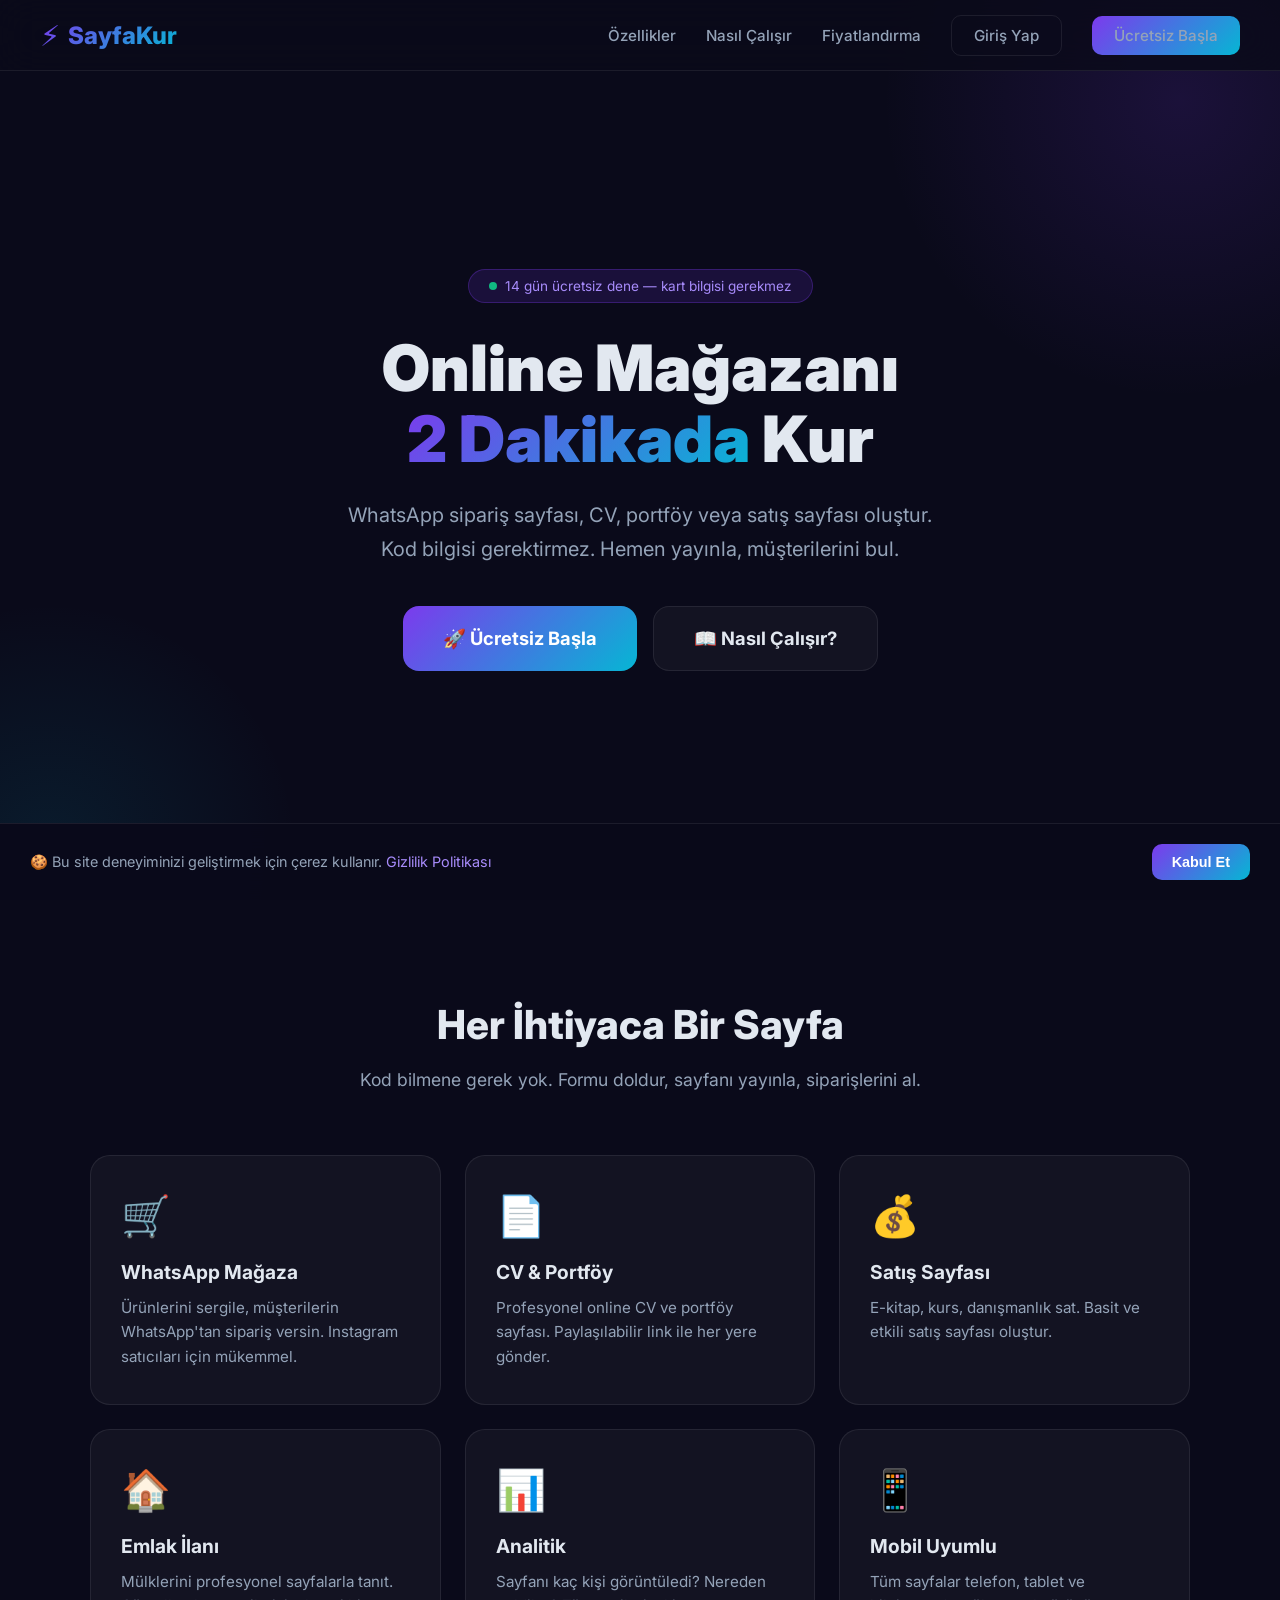
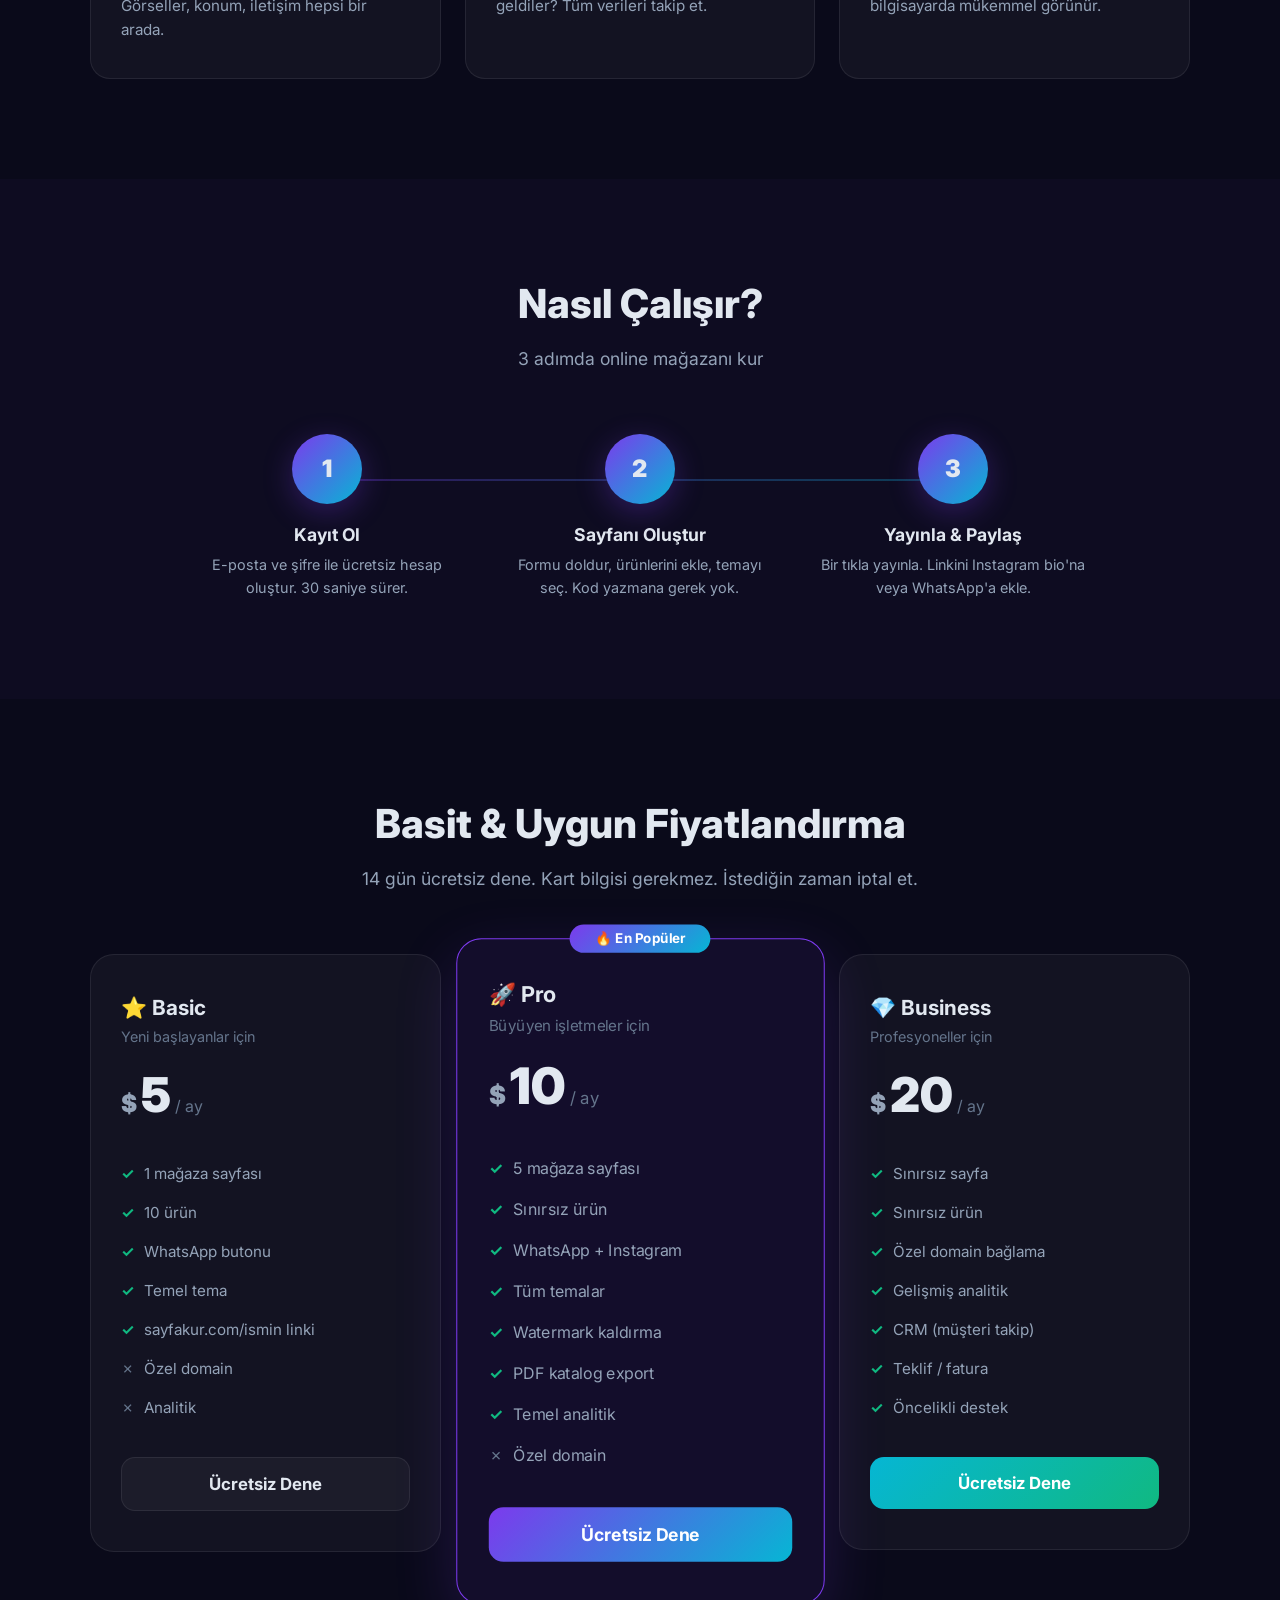
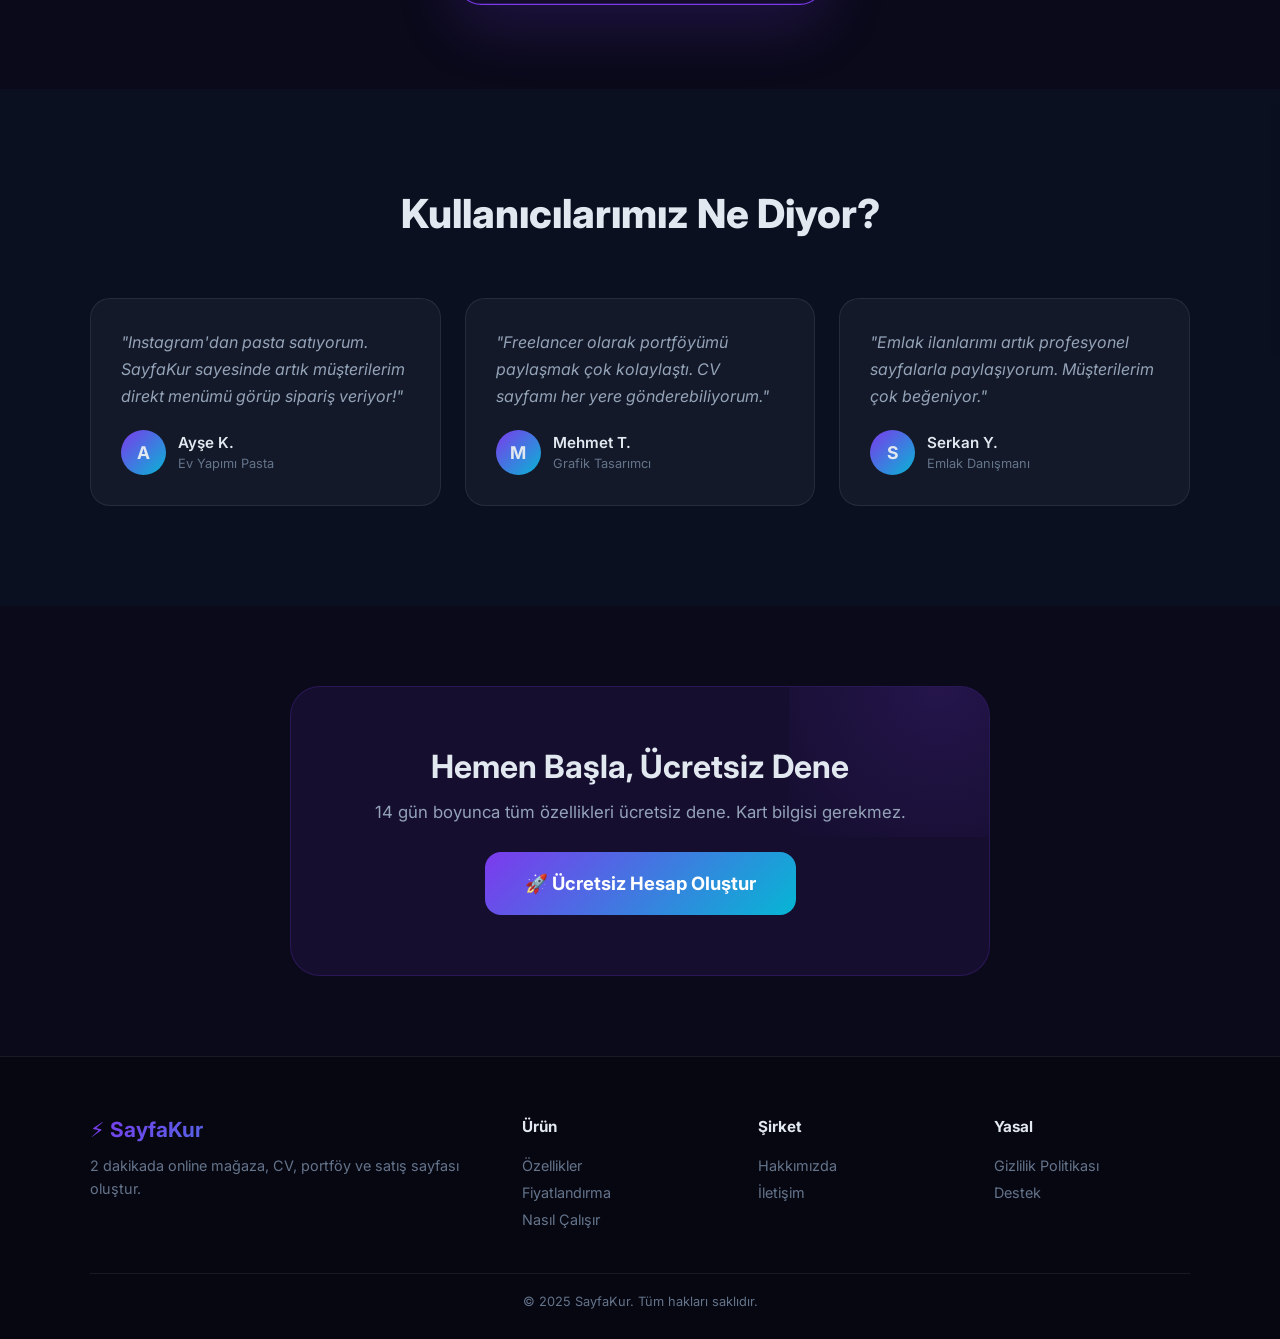
==== index.html @ 9f8fc538 "Create index.html" ====
<!DOCTYPE html>
<html lang="tr">
<head>
    <meta charset="UTF-8">
    <meta name="viewport" content="width=device-width, initial-scale=1.0">
    <title>SayfaKur — 2 Dakikada WhatsApp Mağaza Sayfası Oluştur</title>
    <meta name="description" content="SayfaKur ile 2 dakikada WhatsApp mağaza sayfası, CV, portföy ve satış sayfası oluşturun. Ücretsiz deneyin!">
    <meta name="keywords" content="whatsapp mağaza, online mağaza, sipariş sayfası, mini site oluştur, sayfakur">
    <meta name="robots" content="index, follow">
    <link rel="canonical" href="https://sayfakur.vercel.app/">
    <meta property="og:title" content="SayfaKur — 2 Dakikada Online Mağaza Sayfası">
    <meta property="og:description" content="WhatsApp mağaza sayfası, CV, satış sayfası oluştur. Ücretsiz başla!">
    <meta property="og:type" content="website">
    <meta property="og:url" content="https://sayfakur.vercel.app/">
    <link rel="preconnect" href="https://fonts.googleapis.com">
    <link href="https://fonts.googleapis.com/css2?family=Inter:wght@400;500;600;700;800;900&display=swap" rel="stylesheet">
    <link rel="stylesheet" href="/style.css">
</head>
<body>

<!-- NAVBAR -->
<nav class="navbar">
    <div class="navbar-inner">
        <a href="/" class="navbar-logo">
            <span>⚡</span> SayfaKur
        </a>

        <button class="hamburger" onclick="toggleMenu()">
            <span></span>
            <span></span>
            <span></span>
        </button>

        <div class="navbar-links" id="nav-links">
            <a href="#ozellikler">Özellikler</a>
            <a href="#nasil-calisir">Nasıl Çalışır</a>
            <a href="#fiyatlandirma">Fiyatlandırma</a>
            <a href="/giris.html" class="nav-btn nav-btn-ghost">Giriş Yap</a>
            <a href="/kayit.html" class="nav-btn nav-btn-primary">Ücretsiz Başla</a>
        </div>
    </div>
</nav>

<!-- HERO -->
<section class="hero">
    <div class="hero-content">
        <div class="hero-badge">
            <span class="dot"></span>
            14 gün ücretsiz dene — kart bilgisi gerekmez
        </div>
        <h1>
            Online Mağazanı<br>
            <span class="gradient-text">2 Dakikada</span> Kur
        </h1>
        <p>
            WhatsApp sipariş sayfası, CV, portföy veya satış sayfası oluştur.
            Kod bilgisi gerektirmez. Hemen yayınla, müşterilerini bul.
        </p>
        <div class="hero-buttons">
            <a href="/kayit.html" class="btn btn-primary btn-lg">
                🚀 Ücretsiz Başla
            </a>
            <a href="#nasil-calisir" class="btn btn-secondary btn-lg">
                📖 Nasıl Çalışır?
            </a>
        </div>
    </div>
</section>

<!-- ÖZELLİKLER -->
<section class="section" id="ozellikler">
    <div class="section-header animate-on-scroll">
        <h2>Her İhtiyaca <span class="gradient-text">Bir Sayfa</span></h2>
        <p>Kod bilmene gerek yok. Formu doldur, sayfanı yayınla, siparişlerini al.</p>
    </div>

    <div class="features-grid">
        <div class="feature-card animate-on-scroll">
            <span class="feature-icon">🛒</span>
            <h3>WhatsApp Mağaza</h3>
            <p>Ürünlerini sergile, müşterilerin WhatsApp'tan sipariş versin. Instagram satıcıları için mükemmel.</p>
        </div>

        <div class="feature-card animate-on-scroll">
            <span class="feature-icon">📄</span>
            <h3>CV & Portföy</h3>
            <p>Profesyonel online CV ve portföy sayfası. Paylaşılabilir link ile her yere gönder.</p>
        </div>

        <div class="feature-card animate-on-scroll">
            <span class="feature-icon">💰</span>
            <h3>Satış Sayfası</h3>
            <p>E-kitap, kurs, danışmanlık sat. Basit ve etkili satış sayfası oluştur.</p>
        </div>

        <div class="feature-card animate-on-scroll">
            <span class="feature-icon">🏠</span>
            <h3>Emlak İlanı</h3>
            <p>Mülklerini profesyonel sayfalarla tanıt. Görseller, konum, iletişim hepsi bir arada.</p>
        </div>

        <div class="feature-card animate-on-scroll">
            <span class="feature-icon">📊</span>
            <h3>Analitik</h3>
            <p>Sayfanı kaç kişi görüntüledi? Nereden geldiler? Tüm verileri takip et.</p>
        </div>

        <div class="feature-card animate-on-scroll">
            <span class="feature-icon">📱</span>
            <h3>Mobil Uyumlu</h3>
            <p>Tüm sayfalar telefon, tablet ve bilgisayarda mükemmel görünür.</p>
        </div>
    </div>
</section>

<!-- NASIL ÇALIŞIR -->
<section class="section" id="nasil-calisir" style="background:rgba(124,58,237,0.03);">
    <div class="section-header animate-on-scroll">
        <h2>Nasıl <span class="gradient-text">Çalışır?</span></h2>
        <p>3 adımda online mağazanı kur</p>
    </div>

    <div class="steps-grid">
        <div class="step-item animate-on-scroll">
            <div class="step-number">1</div>
            <h3>Kayıt Ol</h3>
            <p>E-posta ve şifre ile ücretsiz hesap oluştur. 30 saniye sürer.</p>
        </div>

        <div class="step-item animate-on-scroll">
            <div class="step-number">2</div>
            <h3>Sayfanı Oluştur</h3>
            <p>Formu doldur, ürünlerini ekle, temayı seç. Kod yazmana gerek yok.</p>
        </div>

        <div class="step-item animate-on-scroll">
            <div class="step-number">3</div>
            <h3>Yayınla & Paylaş</h3>
            <p>Bir tıkla yayınla. Linkini Instagram bio'na veya WhatsApp'a ekle.</p>
        </div>
    </div>
</section>

<!-- FİYATLANDIRMA -->
<section class="section" id="fiyatlandirma">
    <div class="section-header animate-on-scroll">
        <h2>Basit & Uygun <span class="gradient-text">Fiyatlandırma</span></h2>
        <p>14 gün ücretsiz dene. Kart bilgisi gerekmez. İstediğin zaman iptal et.</p>
    </div>

    <div class="pricing-grid">

        <!-- BASIC -->
        <div class="pricing-card animate-on-scroll">
            <h3>⭐ Basic</h3>
            <p style="color:var(--text-dim);font-size:0.9rem;">Yeni başlayanlar için</p>
            <div class="price">
                <span class="currency">$</span>5
                <span class="period">/ ay</span>
            </div>
            <ul class="pricing-features">
                <li><span class="check">✓</span> 1 mağaza sayfası</li>
                <li><span class="check">✓</span> 10 ürün</li>
                <li><span class="check">✓</span> WhatsApp butonu</li>
                <li><span class="check">✓</span> Temel tema</li>
                <li><span class="check">✓</span> sayfakur.com/ismin linki</li>
                <li><span class="cross">✗</span> Özel domain</li>
                <li><span class="cross">✗</span> Analitik</li>
            </ul>
            <a href="/kayit.html" class="btn btn-secondary btn-full">Ücretsiz Dene</a>
        </div>

        <!-- PRO -->
        <div class="pricing-card popular animate-on-scroll">
            <div class="popular-badge">🔥 En Popüler</div>
            <h3>🚀 Pro</h3>
            <p style="color:var(--text-dim);font-size:0.9rem;">Büyüyen işletmeler için</p>
            <div class="price">
                <span class="currency">$</span>10
                <span class="period">/ ay</span>
            </div>
            <ul class="pricing-features">
                <li><span class="check">✓</span> 5 mağaza sayfası</li>
                <li><span class="check">✓</span> Sınırsız ürün</li>
                <li><span class="check">✓</span> WhatsApp + Instagram</li>
                <li><span class="check">✓</span> Tüm temalar</li>
                <li><span class="check">✓</span> Watermark kaldırma</li>
                <li><span class="check">✓</span> PDF katalog export</li>
                <li><span class="check">✓</span> Temel analitik</li>
                <li><span class="cross">✗</span> Özel domain</li>
            </ul>
            <a href="/kayit.html" class="btn btn-primary btn-full">Ücretsiz Dene</a>
        </div>

        <!-- BUSINESS -->
        <div class="pricing-card animate-on-scroll">
            <h3>💎 Business</h3>
            <p style="color:var(--text-dim);font-size:0.9rem;">Profesyoneller için</p>
            <div class="price">
                <span class="currency">$</span>20
                <span class="period">/ ay</span>
            </div>
            <ul class="pricing-features">
                <li><span class="check">✓</span> Sınırsız sayfa</li>
                <li><span class="check">✓</span> Sınırsız ürün</li>
                <li><span class="check">✓</span> Özel domain bağlama</li>
                <li><span class="check">✓</span> Gelişmiş analitik</li>
                <li><span class="check">✓</span> CRM (müşteri takip)</li>
                <li><span class="check">✓</span> Teklif / fatura</li>
                <li><span class="check">✓</span> Öncelikli destek</li>
            </ul>
            <a href="/kayit.html" class="btn btn-accent btn-full">Ücretsiz Dene</a>
        </div>
    </div>
</section>

<!-- YORUMLAR -->
<section class="section" style="background:rgba(6,182,212,0.03);">
    <div class="section-header animate-on-scroll">
        <h2>Kullanıcılarımız <span class="gradient-text">Ne Diyor?</span></h2>
    </div>

    <div class="testimonials-grid">
        <div class="testimonial-card animate-on-scroll">
            <p>"Instagram'dan pasta satıyorum. SayfaKur sayesinde artık müşterilerim direkt menümü görüp sipariş veriyor!"</p>
            <div class="testimonial-author">
                <div class="testimonial-avatar">A</div>
                <div class="testimonial-info">
                    <h4>Ayşe K.</h4>
                    <span>Ev Yapımı Pasta</span>
                </div>
            </div>
        </div>

        <div class="testimonial-card animate-on-scroll">
            <p>"Freelancer olarak portföyümü paylaşmak çok kolaylaştı. CV sayfamı her yere gönderebiliyorum."</p>
            <div class="testimonial-author">
                <div class="testimonial-avatar">M</div>
                <div class="testimonial-info">
                    <h4>Mehmet T.</h4>
                    <span>Grafik Tasarımcı</span>
                </div>
            </div>
        </div>

        <div class="testimonial-card animate-on-scroll">
            <p>"Emlak ilanlarımı artık profesyonel sayfalarla paylaşıyorum. Müşterilerim çok beğeniyor."</p>
            <div class="testimonial-author">
                <div class="testimonial-avatar">S</div>
                <div class="testimonial-info">
                    <h4>Serkan Y.</h4>
                    <span>Emlak Danışmanı</span>
                </div>
            </div>
        </div>
    </div>
</section>

<!-- CTA -->
<section class="cta-section">
    <div class="cta-box animate-on-scroll">
        <h2>Hemen Başla, <span class="gradient-text">Ücretsiz Dene</span></h2>
        <p>14 gün boyunca tüm özellikleri ücretsiz dene. Kart bilgisi gerekmez.</p>
        <a href="/kayit.html" class="btn btn-primary btn-lg">
            🚀 Ücretsiz Hesap Oluştur
        </a>
    </div>
</section>

<!-- FOOTER -->
<footer class="footer">
    <div class="footer-inner">
        <div class="footer-brand">
            <h3>⚡ SayfaKur</h3>
            <p>2 dakikada online mağaza, CV, portföy ve satış sayfası oluştur.</p>
        </div>
        <div class="footer-col">
            <h4>Ürün</h4>
            <a href="#ozellikler">Özellikler</a>
            <a href="#fiyatlandirma">Fiyatlandırma</a>
            <a href="#nasil-calisir">Nasıl Çalışır</a>
        </div>
        <div class="footer-col">
            <h4>Şirket</h4>
            <a href="/hakkimizda.html">Hakkımızda</a>
            <a href="/iletisim.html">İletişim</a>
        </div>
        <div class="footer-col">
            <h4>Yasal</h4>
            <a href="/gizlilik.html">Gizlilik Politikası</a>
            <a href="/iletisim.html">Destek</a>
        </div>
    </div>
    <div class="footer-bottom">
        <p>© 2025 SayfaKur. Tüm hakları saklıdır.</p>
    </div>
</footer>

<!-- Cookie Banner -->
<div class="cookie-banner" id="cookie-banner">
    <p>🍪 Bu site deneyiminizi geliştirmek için çerez kullanır. <a href="/gizlilik.html">Gizlilik Politikası</a></p>
    <button class="btn btn-sm btn-primary" onclick="acceptCookies()">Kabul Et</button>
</div>

<script>
    // Cookie banner
    if (localStorage.getItem('cookieAccepted')) {
        document.getElementById('cookie-banner').style.display = 'none';
    }
    function acceptCookies() {
        localStorage.setItem('cookieAccepted', 'true');
        document.getElementById('cookie-banner').style.display = 'none';
    }

    // Hamburger menü
    function toggleMenu() {
        document.getElementById('nav-links').classList.toggle('open');
    }

    // Scroll animasyon
    const observer = new IntersectionObserver((entries) => {
        entries.forEach((entry, index) => {
            if (entry.isIntersecting) {
                setTimeout(() => {
                    entry.target.classList.add('visible');
                }, index * 100);
                observer.unobserve(entry.target);
            }
        });
    }, { threshold: 0.1 });

    document.querySelectorAll('.animate-on-scroll').forEach(el => {
        observer.observe(el);
    });
</script>

</body>
</html>
---- style.css ----
/* ========================================
   SAYFAKUR — Ana Stil Dosyası
   Modern, Animasyonlu, Mobile-First
   ======================================== */

/* RESET */
* {
    margin: 0;
    padding: 0;
    box-sizing: border-box;
}

:root {
    --primary: #7c3aed;
    --primary-light: #a78bfa;
    --primary-dark: #5b21b6;
    --accent: #06b6d4;
    --accent-light: #22d3ee;
    --bg-dark: #0a0a1a;
    --bg-card: rgba(255, 255, 255, 0.04);
    --bg-card-hover: rgba(255, 255, 255, 0.08);
    --text: #e2e8f0;
    --text-muted: #94a3b8;
    --text-dim: #64748b;
    --border: rgba(255, 255, 255, 0.08);
    --success: #10b981;
    --warning: #f59e0b;
    --danger: #ef4444;
    --gradient-1: linear-gradient(135deg, #7c3aed, #06b6d4);
    --gradient-2: linear-gradient(135deg, #06b6d4, #10b981);
    --gradient-3: linear-gradient(135deg, #f59e0b, #ef4444);
}

html {
    scroll-behavior: smooth;
}

body {
    font-family: 'Inter', 'Segoe UI', system-ui, -apple-system, sans-serif;
    background: var(--bg-dark);
    color: var(--text);
    min-height: 100vh;
    overflow-x: hidden;
}

/* ===== ANIMASYONLAR ===== */
@keyframes fadeInUp {
    from {
        opacity: 0;
        transform: translateY(40px);
    }
    to {
        opacity: 1;
        transform: translateY(0);
    }
}

@keyframes fadeInDown {
    from {
        opacity: 0;
        transform: translateY(-20px);
    }
    to {
        opacity: 1;
        transform: translateY(0);
    }
}

@keyframes fadeIn {
    from { opacity: 0; }
    to { opacity: 1; }
}

@keyframes slideInLeft {
    from {
        opacity: 0;
        transform: translateX(-60px);
    }
    to {
        opacity: 1;
        transform: translateX(0);
    }
}

@keyframes slideInRight {
    from {
        opacity: 0;
        transform: translateX(60px);
    }
    to {
        opacity: 1;
        transform: translateX(0);
    }
}

@keyframes scaleIn {
    from {
        opacity: 0;
        transform: scale(0.8);
    }
    to {
        opacity: 1;
        transform: scale(1);
    }
}

@keyframes float {
    0%, 100% { transform: translateY(0); }
    50% { transform: translateY(-15px); }
}

@keyframes pulse {
    0%, 100% { opacity: 1; }
    50% { opacity: 0.5; }
}

@keyframes shimmer {
    0% { background-position: -200% 0; }
    100% { background-position: 200% 0; }
}

@keyframes gradientMove {
    0% { background-position: 0% 50%; }
    50% { background-position: 100% 50%; }
    100% { background-position: 0% 50%; }
}

@keyframes borderGlow {
    0%, 100% { border-color: rgba(124, 58, 237, 0.3); }
    50% { border-color: rgba(6, 182, 212, 0.5); }
}

@keyframes spin {
    from { transform: rotate(0deg); }
    to { transform: rotate(360deg); }
}

/* Scroll animasyonu */
.animate-on-scroll {
    opacity: 0;
    transform: translateY(40px);
    transition: all 0.8s cubic-bezier(0.16, 1, 0.3, 1);
}

.animate-on-scroll.visible {
    opacity: 1;
    transform: translateY(0);
}

/* ===== NAVBAR ===== */
.navbar {
    position: fixed;
    top: 0;
    left: 0;
    right: 0;
    z-index: 1000;
    background: rgba(10, 10, 26, 0.8);
    backdrop-filter: blur(20px);
    border-bottom: 1px solid var(--border);
    padding: 0 30px;
    animation: fadeInDown 0.6s ease;
}

.navbar-inner {
    max-width: 1200px;
    margin: 0 auto;
    display: flex;
    justify-content: space-between;
    align-items: center;
    height: 70px;
}

.navbar-logo {
    font-size: 1.5rem;
    font-weight: 800;
    background: var(--gradient-1);
    -webkit-background-clip: text;
    -webkit-text-fill-color: transparent;
    background-clip: text;
    text-decoration: none;
    display: flex;
    align-items: center;
    gap: 8px;
}

.navbar-logo span {
    font-size: 1.8rem;
}

.navbar-links {
    display: flex;
    gap: 30px;
    align-items: center;
}

.navbar-links a {
    color: var(--text-muted);
    text-decoration: none;
    font-weight: 500;
    font-size: 0.95rem;
    transition: color 0.3s;
    position: relative;
}

.navbar-links a::after {
    content: '';
    position: absolute;
    bottom: -4px;
    left: 0;
    width: 0;
    height: 2px;
    background: var(--gradient-1);
    transition: width 0.3s;
}

.navbar-links a:hover {
    color: var(--text);
}

.navbar-links a:hover::after {
    width: 100%;
}

/* NAV CTA BUTONLARI */
.nav-btn {
    padding: 10px 22px;
    border-radius: 10px;
    font-weight: 600;
    font-size: 0.9rem;
    text-decoration: none;
    transition: all 0.3s;
    cursor: pointer;
    border: none;
}

.nav-btn-ghost {
    color: var(--text);
    background: transparent;
    border: 1px solid var(--border);
}

.nav-btn-ghost:hover {
    border-color: var(--primary-light);
    background: rgba(124, 58, 237, 0.1);
}

.nav-btn-primary {
    color: white;
    background: var(--gradient-1);
    border: none;
}

.nav-btn-primary:hover {
    transform: translateY(-2px);
    box-shadow: 0 8px 25px rgba(124, 58, 237, 0.4);
}

/* HAMBURGER MENÜ */
.hamburger {
    display: none;
    flex-direction: column;
    gap: 5px;
    cursor: pointer;
    background: none;
    border: none;
    padding: 5px;
}

.hamburger span {
    width: 25px;
    height: 2px;
    background: var(--text);
    transition: all 0.3s;
}

/* ===== HERO SECTION ===== */
.hero {
    min-height: 100vh;
    display: flex;
    align-items: center;
    justify-content: center;
    padding: 120px 30px 80px;
    position: relative;
    overflow: hidden;
}

/* Hero arka plan efekti */
.hero::before {
    content: '';
    position: absolute;
    width: 600px;
    height: 600px;
    background: radial-gradient(circle, rgba(124, 58, 237, 0.15), transparent 70%);
    top: -200px;
    right: -200px;
    animation: float 8s ease-in-out infinite;
}

.hero::after {
    content: '';
    position: absolute;
    width: 500px;
    height: 500px;
    background: radial-gradient(circle, rgba(6, 182, 212, 0.1), transparent 70%);
    bottom: -200px;
    left: -200px;
    animation: float 10s ease-in-out infinite reverse;
}

.hero-content {
    max-width: 800px;
    text-align: center;
    position: relative;
    z-index: 1;
}

.hero-badge {
    display: inline-flex;
    align-items: center;
    gap: 8px;
    background: rgba(124, 58, 237, 0.15);
    border: 1px solid rgba(124, 58, 237, 0.3);
    padding: 8px 20px;
    border-radius: 50px;
    font-size: 0.85rem;
    color: var(--primary-light);
    margin-bottom: 30px;
    animation: fadeInUp 0.6s ease 0.2s both;
}

.hero-badge .dot {
    width: 8px;
    height: 8px;
    background: var(--success);
    border-radius: 50%;
    animation: pulse 2s infinite;
}

.hero h1 {
    font-size: 4rem;
    font-weight: 900;
    line-height: 1.1;
    margin-bottom: 24px;
    animation: fadeInUp 0.8s ease 0.3s both;
}

.hero h1 .gradient-text {
    background: var(--gradient-1);
    -webkit-background-clip: text;
    -webkit-text-fill-color: transparent;
    background-clip: text;
}

.hero p {
    font-size: 1.25rem;
    color: var(--text-muted);
    line-height: 1.7;
    max-width: 600px;
    margin: 0 auto 40px;
    animation: fadeInUp 0.8s ease 0.5s both;
}

.hero-buttons {
    display: flex;
    gap: 16px;
    justify-content: center;
    flex-wrap: wrap;
    animation: fadeInUp 0.8s ease 0.7s both;
}

/* BUTONLAR */
.btn {
    display: inline-flex;
    align-items: center;
    gap: 8px;
    padding: 16px 32px;
    border-radius: 14px;
    font-weight: 700;
    font-size: 1.05rem;
    text-decoration: none;
    transition: all 0.3s cubic-bezier(0.16, 1, 0.3, 1);
    cursor: pointer;
    border: none;
    position: relative;
    overflow: hidden;
}

.btn-primary {
    background: var(--gradient-1);
    color: white;
}

.btn-primary:hover {
    transform: translateY(-3px);
    box-shadow: 0 12px 35px rgba(124, 58, 237, 0.4);
}

.btn-secondary {
    background: var(--bg-card);
    color: var(--text);
    border: 1px solid var(--border);
}

.btn-secondary:hover {
    background: var(--bg-card-hover);
    border-color: var(--primary-light);
    transform: translateY(-3px);
}

.btn-accent {
    background: var(--gradient-2);
    color: white;
}

.btn-accent:hover {
    transform: translateY(-3px);
    box-shadow: 0 12px 35px rgba(6, 182, 212, 0.4);
}

.btn-danger {
    background: var(--danger);
    color: white;
}

.btn-sm {
    padding: 10px 20px;
    font-size: 0.9rem;
    border-radius: 10px;
}

.btn-lg {
    padding: 20px 40px;
    font-size: 1.15rem;
    border-radius: 16px;
}

.btn-full {
    width: 100%;
    justify-content: center;
}

/* ===== FEATURES SECTION ===== */
.section {
    padding: 100px 30px;
    position: relative;
}

.section-header {
    text-align: center;
    max-width: 700px;
    margin: 0 auto 60px;
}

.section-header h2 {
    font-size: 2.5rem;
    font-weight: 800;
    margin-bottom: 16px;
}

.section-header p {
    color: var(--text-muted);
    font-size: 1.1rem;
    line-height: 1.7;
}

.features-grid {
    max-width: 1100px;
    margin: 0 auto;
    display: grid;
    grid-template-columns: repeat(3, 1fr);
    gap: 24px;
}

.feature-card {
    background: var(--bg-card);
    border: 1px solid var(--border);
    border-radius: 20px;
    padding: 35px 30px;
    transition: all 0.4s cubic-bezier(0.16, 1, 0.3, 1);
    position: relative;
    overflow: hidden;
}

.feature-card::before {
    content: '';
    position: absolute;
    top: 0;
    left: 0;
    right: 0;
    height: 3px;
    background: var(--gradient-1);
    opacity: 0;
    transition: opacity 0.3s;
}

.feature-card:hover {
    transform: translateY(-8px);
    border-color: rgba(124, 58, 237, 0.3);
    background: var(--bg-card-hover);
    box-shadow: 0 20px 60px rgba(0, 0, 0, 0.3);
}

.feature-card:hover::before {
    opacity: 1;
}

.feature-icon {
    font-size: 2.5rem;
    margin-bottom: 20px;
    display: block;
}

.feature-card h3 {
    font-size: 1.2rem;
    margin-bottom: 12px;
    font-weight: 700;
}

.feature-card p {
    color: var(--text-muted);
    font-size: 0.95rem;
    line-height: 1.6;
}

/* ===== HOW IT WORKS ===== */
.steps-grid {
    max-width: 900px;
    margin: 0 auto;
    display: grid;
    grid-template-columns: repeat(3, 1fr);
    gap: 40px;
    position: relative;
}

.steps-grid::before {
    content: '';
    position: absolute;
    top: 45px;
    left: 15%;
    right: 15%;
    height: 2px;
    background: var(--gradient-1);
    opacity: 0.3;
}

.step-item {
    text-align: center;
    position: relative;
}

.step-number {
    width: 70px;
    height: 70px;
    border-radius: 50%;
    background: var(--gradient-1);
    display: flex;
    align-items: center;
    justify-content: center;
    font-size: 1.5rem;
    font-weight: 900;
    margin: 0 auto 20px;
    position: relative;
    z-index: 1;
    box-shadow: 0 8px 30px rgba(124, 58, 237, 0.3);
}

.step-item h3 {
    font-size: 1.1rem;
    margin-bottom: 8px;
}

.step-item p {
    color: var(--text-muted);
    font-size: 0.9rem;
    line-height: 1.6;
}

/* ===== PRICING ===== */
.pricing-grid {
    max-width: 1100px;
    margin: 0 auto;
    display: grid;
    grid-template-columns: repeat(3, 1fr);
    gap: 24px;
    align-items: start;
}

.pricing-card {
    background: var(--bg-card);
    border: 1px solid var(--border);
    border-radius: 24px;
    padding: 40px 30px;
    position: relative;
    transition: all 0.4s;
}

.pricing-card:hover {
    transform: translateY(-5px);
}

.pricing-card.popular {
    border-color: var(--primary);
    background: rgba(124, 58, 237, 0.08);
    transform: scale(1.05);
    box-shadow: 0 20px 60px rgba(124, 58, 237, 0.2);
}

.pricing-card.popular:hover {
    transform: scale(1.05) translateY(-5px);
}

.popular-badge {
    position: absolute;
    top: -14px;
    left: 50%;
    transform: translateX(-50%);
    background: var(--gradient-1);
    color: white;
    padding: 6px 24px;
    border-radius: 50px;
    font-size: 0.8rem;
    font-weight: 700;
    white-space: nowrap;
}

.pricing-card h3 {
    font-size: 1.3rem;
    margin-bottom: 8px;
}

.pricing-card .price {
    font-size: 3rem;
    font-weight: 900;
    margin: 20px 0;
    display: flex;
    align-items: baseline;
    gap: 4px;
}

.pricing-card .price .currency {
    font-size: 1.5rem;
    color: var(--text-muted);
}

.pricing-card .price .period {
    font-size: 1rem;
    color: var(--text-dim);
    font-weight: 400;
}

.pricing-features {
    list-style: none;
    margin: 30px 0;
}

.pricing-features li {
    padding: 10px 0;
    font-size: 0.95rem;
    color: var(--text-muted);
    display: flex;
    align-items: center;
    gap: 10px;
}

.pricing-features li .check {
    color: var(--success);
    font-weight: bold;
}

.pricing-features li .cross {
    color: var(--text-dim);
}

/* ===== TESTIMONIALS ===== */
.testimonials-grid {
    max-width: 1100px;
    margin: 0 auto;
    display: grid;
    grid-template-columns: repeat(3, 1fr);
    gap: 24px;
}

.testimonial-card {
    background: var(--bg-card);
    border: 1px solid var(--border);
    border-radius: 20px;
    padding: 30px;
}

.testimonial-card p {
    color: var(--text-muted);
    line-height: 1.7;
    margin-bottom: 20px;
    font-style: italic;
}

.testimonial-author {
    display: flex;
    align-items: center;
    gap: 12px;
}

.testimonial-avatar {
    width: 45px;
    height: 45px;
    border-radius: 50%;
    background: var(--gradient-1);
    display: flex;
    align-items: center;
    justify-content: center;
    font-weight: 700;
    font-size: 1.1rem;
}

.testimonial-info h4 {
    font-size: 0.95rem;
    font-weight: 600;
}

.testimonial-info span {
    font-size: 0.8rem;
    color: var(--text-dim);
}

/* ===== CTA SECTION ===== */
.cta-section {
    text-align: center;
    padding: 80px 30px;
}

.cta-box {
    max-width: 700px;
    margin: 0 auto;
    background: rgba(124, 58, 237, 0.1);
    border: 1px solid rgba(124, 58, 237, 0.2);
    border-radius: 30px;
    padding: 60px 40px;
    position: relative;
    overflow: hidden;
}

.cta-box::before {
    content: '';
    position: absolute;
    width: 300px;
    height: 300px;
    background: radial-gradient(circle, rgba(124, 58, 237, 0.15), transparent);
    top: -150px;
    right: -100px;
}

.cta-box h2 {
    font-size: 2rem;
    margin-bottom: 16px;
    position: relative;
}

.cta-box p {
    color: var(--text-muted);
    margin-bottom: 30px;
    font-size: 1.05rem;
    position: relative;
}

/* ===== FOOTER ===== */
.footer {
    background: rgba(0, 0, 0, 0.3);
    border-top: 1px solid var(--border);
    padding: 60px 30px 30px;
}

.footer-inner {
    max-width: 1100px;
    margin: 0 auto;
    display: grid;
    grid-template-columns: 2fr 1fr 1fr 1fr;
    gap: 40px;
}

.footer-brand h3 {
    font-size: 1.3rem;
    background: var(--gradient-1);
    -webkit-background-clip: text;
    -webkit-text-fill-color: transparent;
    background-clip: text;
    margin-bottom: 12px;
}

.footer-brand p {
    color: var(--text-dim);
    font-size: 0.9rem;
    line-height: 1.6;
}

.footer-col h4 {
    color: var(--text);
    font-size: 0.95rem;
    margin-bottom: 16px;
    font-weight: 700;
}

.footer-col a {
    display: block;
    color: var(--text-dim);
    text-decoration: none;
    font-size: 0.9rem;
    padding: 5px 0;
    transition: color 0.3s;
}

.footer-col a:hover {
    color: var(--accent);
}

.footer-bottom {
    max-width: 1100px;
    margin: 40px auto 0;
    padding-top: 20px;
    border-top: 1px solid var(--border);
    text-align: center;
    color: var(--text-dim);
    font-size: 0.8rem;
}

/* ===== COOKIE BANNER ===== */
.cookie-banner {
    position: fixed;
    bottom: 0;
    left: 0;
    right: 0;
    background: rgba(10, 10, 26, 0.97);
    backdrop-filter: blur(20px);
    border-top: 1px solid var(--border);
    padding: 20px 30px;
    display: flex;
    justify-content: space-between;
    align-items: center;
    gap: 20px;
    flex-wrap: wrap;
    z-index: 9999;
    animation: fadeInUp 0.5s ease;
}

.cookie-banner p {
    color: var(--text-muted);
    font-size: 0.9rem;
}

.cookie-banner a {
    color: var(--primary-light);
    text-decoration: none;
}

/* ===== LOADING SPINNER ===== */
.spinner {
    width: 24px;
    height: 24px;
    border: 3px solid rgba(255, 255, 255, 0.2);
    border-top-color: white;
    border-radius: 50%;
    animation: spin 0.8s linear infinite;
    margin: 0 auto;
}

/* ===== TOAST NOTIFICATION ===== */
.toast {
    position: fixed;
    top: 90px;
    right: 20px;
    background: var(--bg-card);
    border: 1px solid var(--border);
    backdrop-filter: blur(20px);
    padding: 16px 24px;
    border-radius: 14px;
    font-size: 0.95rem;
    z-index: 10000;
    animation: slideInRight 0.4s ease;
    max-width: 400px;
}

.toast.success {
    border-color: var(--success);
}

.toast.error {
    border-color: var(--danger);
}

/* ===== RESPONSIVE ===== */
@media (max-width: 900px) {
    .features-grid,
    .pricing-grid,
    .testimonials-grid,
    .steps-grid {
        grid-template-columns: 1fr;
        max-width: 500px;
    }

    .pricing-card.popular {
        transform: scale(1);
    }

    .pricing-card.popular:hover {
        transform: translateY(-5px);
    }

    .footer-inner {
        grid-template-columns: 1fr 1fr;
        gap: 30px;
    }
}

@media (max-width: 768px) {
    .hero h1 {
        font-size: 2.5rem;
    }

    .hero p {
        font-size: 1.05rem;
    }

    .section-header h2 {
        font-size: 1.8rem;
    }

    .navbar-links {
        display: none;
        position: absolute;
        top: 70px;
        left: 0;
        right: 0;
        background: rgba(10, 10, 26, 0.98);
        backdrop-filter: blur(20px);
        flex-direction: column;
        padding: 20px 30px;
        gap: 15px;
        border-bottom: 1px solid var(--border);
    }

    .navbar-links.open {
        display: flex;
    }

    .hamburger {
        display: flex;
    }

    .hero-buttons {
        flex-direction: column;
        align-items: center;
    }

    .footer-inner {
        grid-template-columns: 1fr;
    }

    .steps-grid::before {
        display: none;
    }

    .cta-box {
        padding: 40px 20px;
    }
}

@media (max-width: 480px) {
    .hero h1 {
        font-size: 2rem;
    }

    .section {
        padding: 60px 16px;
    }

    .navbar {
        padding: 0 16px;
    }

    .pricing-card {
        padding: 30px 20px;
    }
}
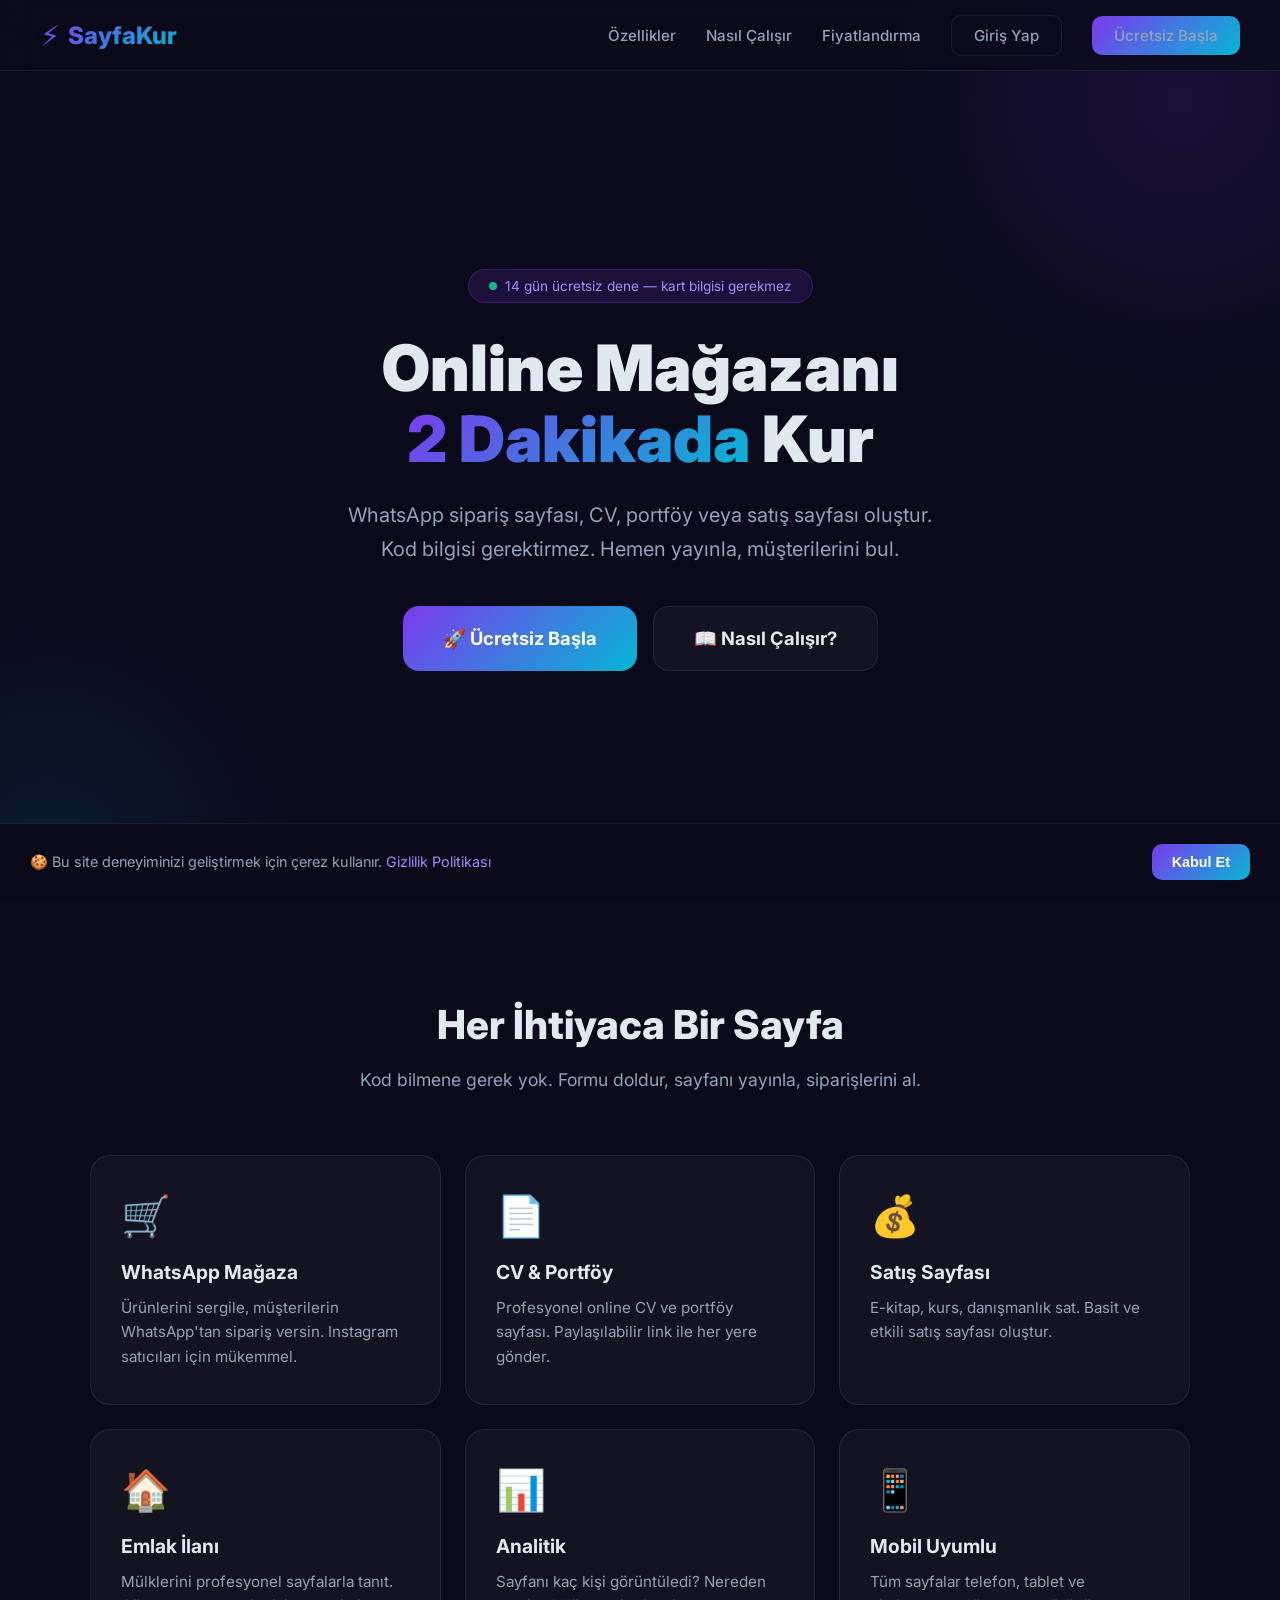
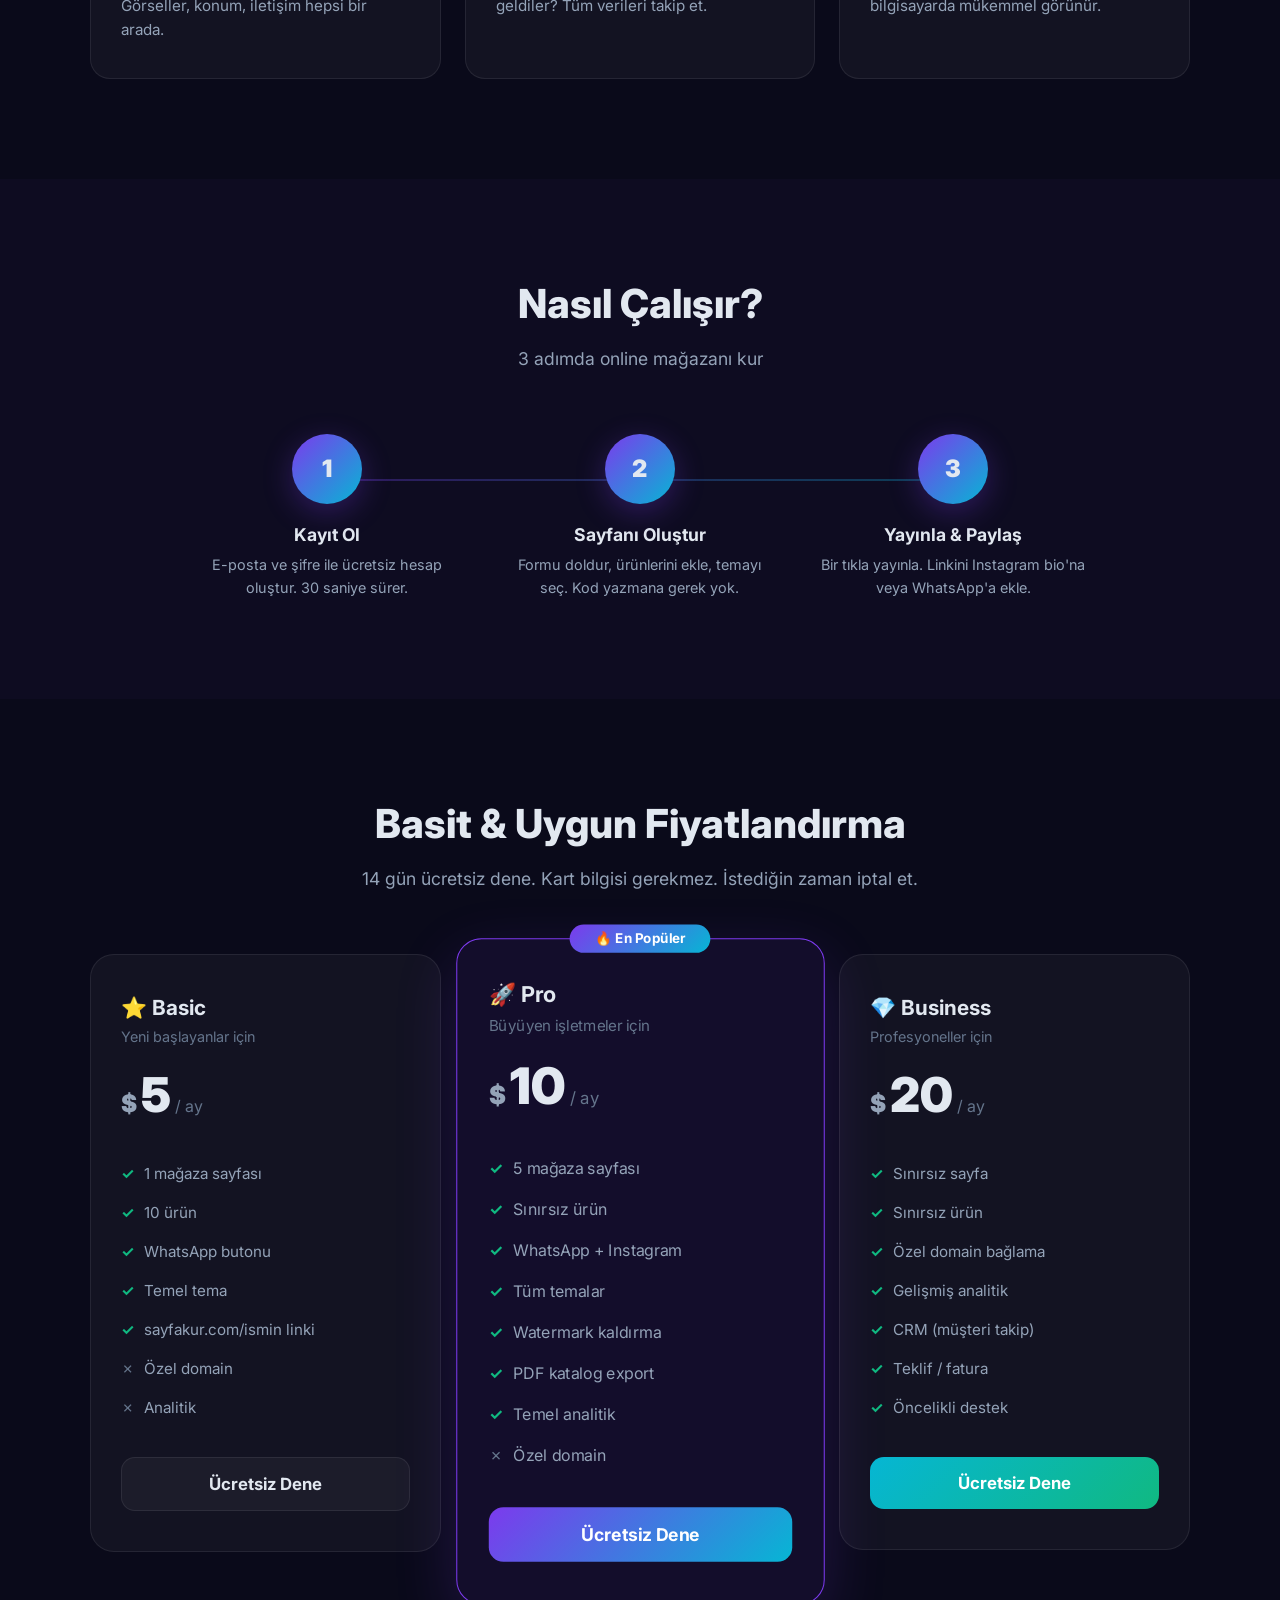
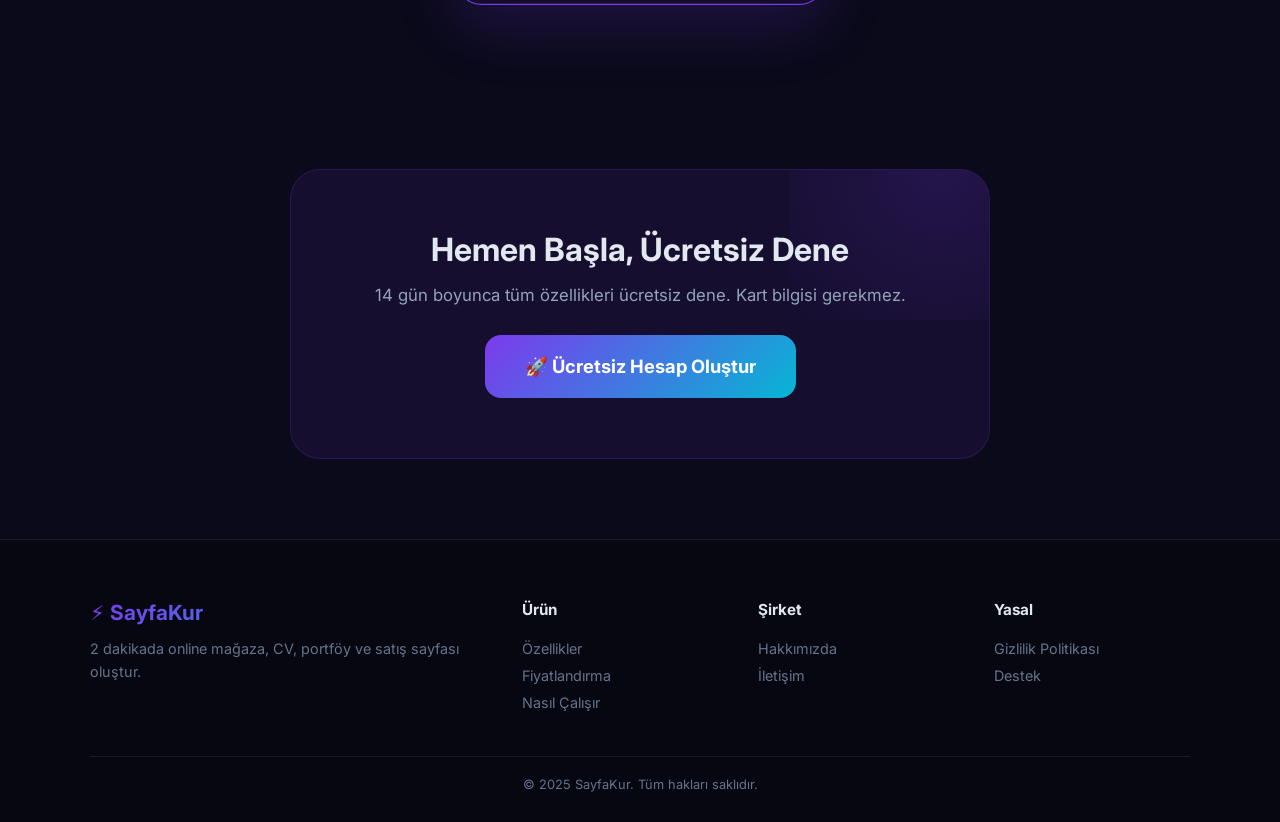
==== commit b70d8fc5: "Update index.html" ====
--- a/index.html
+++ b/index.html
@@ -214,47 +214,7 @@
     </div>
 </section>
 
-<!-- YORUMLAR -->
-<section class="section" style="background:rgba(6,182,212,0.03);">
-    <div class="section-header animate-on-scroll">
-        <h2>Kullanıcılarımız <span class="gradient-text">Ne Diyor?</span></h2>
-    </div>
-
-    <div class="testimonials-grid">
-        <div class="testimonial-card animate-on-scroll">
-            <p>"Instagram'dan pasta satıyorum. SayfaKur sayesinde artık müşterilerim direkt menümü görüp sipariş veriyor!"</p>
-            <div class="testimonial-author">
-                <div class="testimonial-avatar">A</div>
-                <div class="testimonial-info">
-                    <h4>Ayşe K.</h4>
-                    <span>Ev Yapımı Pasta</span>
-                </div>
-            </div>
-        </div>
-
-        <div class="testimonial-card animate-on-scroll">
-            <p>"Freelancer olarak portföyümü paylaşmak çok kolaylaştı. CV sayfamı her yere gönderebiliyorum."</p>
-            <div class="testimonial-author">
-                <div class="testimonial-avatar">M</div>
-                <div class="testimonial-info">
-                    <h4>Mehmet T.</h4>
-                    <span>Grafik Tasarımcı</span>
-                </div>
-            </div>
-        </div>
-
-        <div class="testimonial-card animate-on-scroll">
-            <p>"Emlak ilanlarımı artık profesyonel sayfalarla paylaşıyorum. Müşterilerim çok beğeniyor."</p>
-            <div class="testimonial-author">
-                <div class="testimonial-avatar">S</div>
-                <div class="testimonial-info">
-                    <h4>Serkan Y.</h4>
-                    <span>Emlak Danışmanı</span>
-                </div>
-            </div>
-        </div>
-    </div>
-</section>
+
 
 <!-- CTA -->
 <section class="cta-section">
